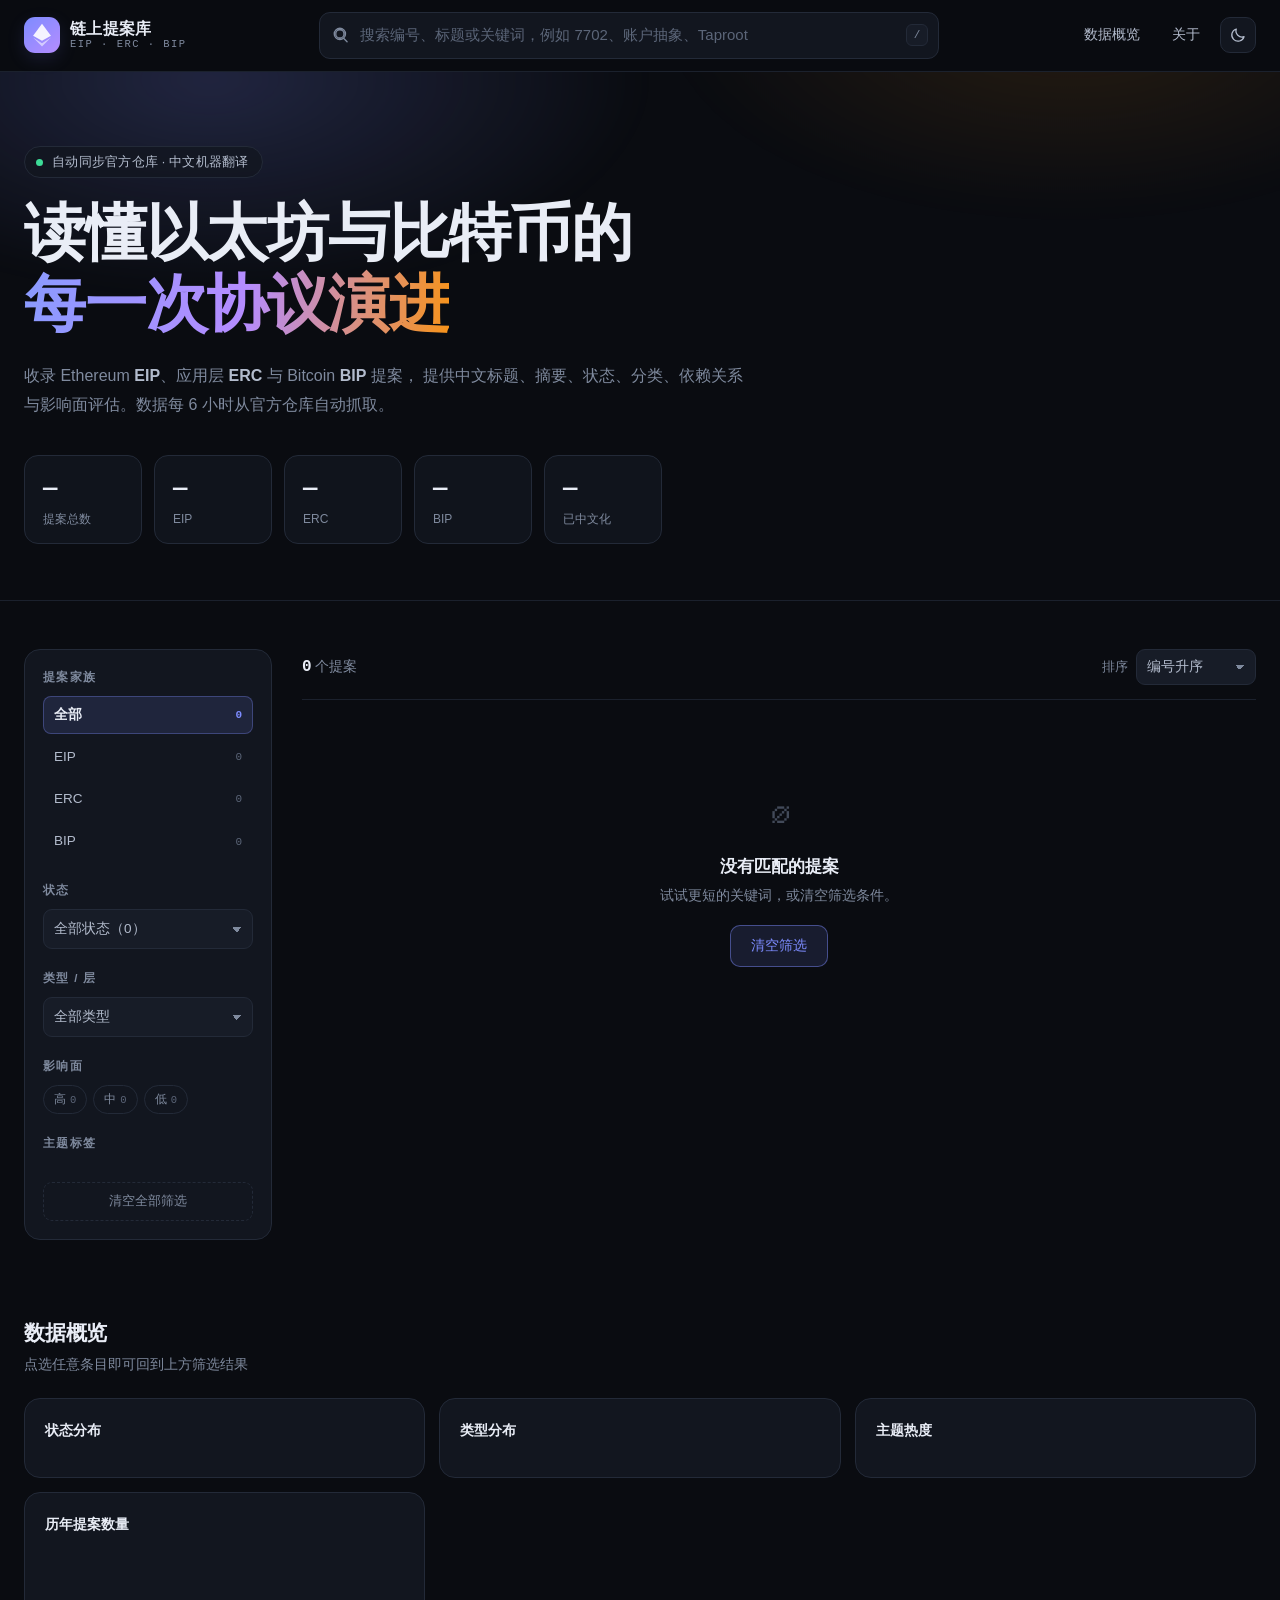
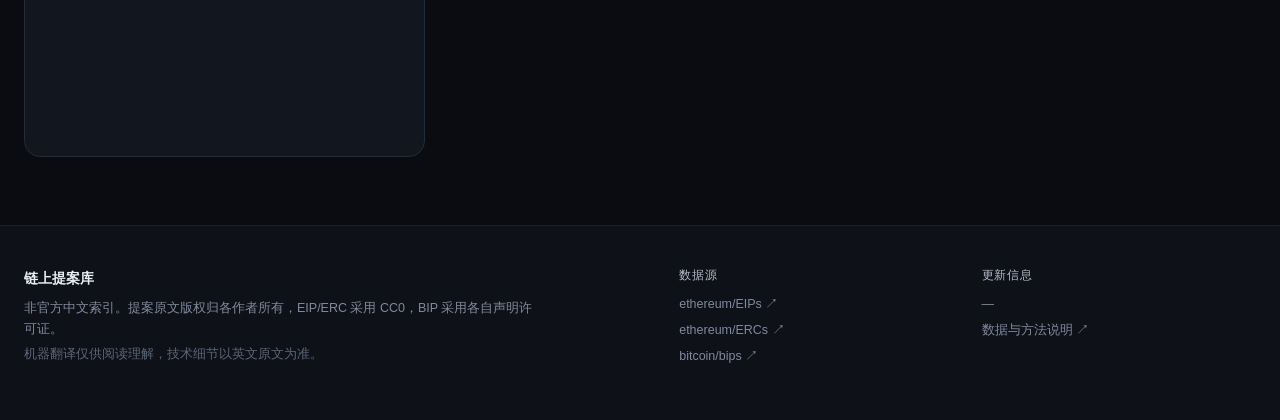
==== site/index.html @ 195a0c44 "feat: EIP/ERC/BIP 中文索引站点与自动同步流水线 - scripts: 官方仓库抓取、元数据/章节解析、中英翻译（含术语保护与缓存）、静态站点构建、产物自检 - site: 检索/筛选" ====
<!DOCTYPE html>
<html lang="zh-CN" data-theme="dark">
<head>
  <meta charset="utf-8" />
  <meta name="viewport" content="width=device-width, initial-scale=1" />
  <title>链上提案库 · EIP / ERC / BIP 中文索引</title>
  <meta name="description" content="以太坊 EIP/ERC 与比特币 BIP 提案的中文索引：提案内容、状态、分类、依赖关系与影响评估，数据自动同步自官方仓库。" />
  <link rel="icon" href="assets/favicon.svg" type="image/svg+xml" />
  <link rel="stylesheet" href="assets/style.css" />
</head>
<body>
  <a class="skip-link" href="#main">跳到主要内容</a>

  <header class="topbar">
    <div class="topbar-inner">
      <a class="brand" href="index.html" aria-label="链上提案库首页">
        <span class="brand-mark" aria-hidden="true">
          <svg viewBox="0 0 32 32" width="26" height="26"><path d="M16 2 5 17l11 6 11-6L16 2Z" fill="currentColor" opacity=".9"/><path d="M5 19.2 16 26l11-6.8L16 30 5 19.2Z" fill="currentColor" opacity=".55"/></svg>
        </span>
        <span class="brand-text">
          <strong>链上提案库</strong>
          <small>EIP · ERC · BIP</small>
        </span>
      </a>

      <div class="topbar-search">
        <svg class="search-icon" viewBox="0 0 24 24" width="18" height="18" aria-hidden="true"><path d="M10.5 18a7.5 7.5 0 1 1 0-15 7.5 7.5 0 0 1 0 15Zm0-2a5.5 5.5 0 1 0 0-11 5.5 5.5 0 0 0 0 11Zm9.6 5.1-4.3-4.3" fill="none" stroke="currentColor" stroke-width="1.8" stroke-linecap="round"/></svg>
        <input id="search" type="search" placeholder="搜索编号、标题或关键词，例如 7702、账户抽象、Taproot" autocomplete="off" spellcheck="false" aria-label="搜索提案" />
        <kbd>/</kbd>
      </div>

      <nav class="topbar-actions">
        <a class="ghost-btn" href="#overview">数据概览</a>
        <a class="ghost-btn" href="about.html">关于</a>
        <button id="themeToggle" class="icon-btn" type="button" aria-label="切换明暗主题" title="切换明暗主题">
          <svg class="icon-sun" viewBox="0 0 24 24" width="18" height="18"><circle cx="12" cy="12" r="4.2" fill="none" stroke="currentColor" stroke-width="1.7"/><path d="M12 2.5v2M12 19.5v2M2.5 12h2M19.5 12h2M5.2 5.2l1.4 1.4M17.4 17.4l1.4 1.4M18.8 5.2l-1.4 1.4M6.6 17.4l-1.4 1.4" stroke="currentColor" stroke-width="1.7" stroke-linecap="round"/></svg>
          <svg class="icon-moon" viewBox="0 0 24 24" width="18" height="18"><path d="M20 14.3A8.2 8.2 0 0 1 9.7 4a8.3 8.3 0 1 0 10.3 10.3Z" fill="none" stroke="currentColor" stroke-width="1.7" stroke-linejoin="round"/></svg>
        </button>
      </nav>
    </div>
  </header>

  <main id="main">
    <section class="hero">
      <div class="hero-glow" aria-hidden="true"></div>
      <div class="hero-inner">
        <p class="eyebrow"><span class="pulse"></span> 自动同步官方仓库 · 中文机器翻译</p>
        <h1>读懂以太坊与比特币的<br /><em>每一次协议演进</em></h1>
        <p class="hero-sub">
          收录 Ethereum <strong>EIP</strong>、应用层 <strong>ERC</strong> 与 Bitcoin <strong>BIP</strong> 提案，
          提供中文标题、摘要、状态、分类、依赖关系与影响面评估。数据每 6 小时从官方仓库自动抓取。
        </p>
        <div class="hero-stats" id="heroStats" aria-live="polite">
          <div class="stat"><span class="stat-num" data-stat="total">—</span><span class="stat-label">提案总数</span></div>
          <div class="stat"><span class="stat-num" data-stat="EIP">—</span><span class="stat-label">EIP</span></div>
          <div class="stat"><span class="stat-num" data-stat="ERC">—</span><span class="stat-label">ERC</span></div>
          <div class="stat"><span class="stat-num" data-stat="BIP">—</span><span class="stat-label">BIP</span></div>
          <div class="stat"><span class="stat-num" data-stat="translated">—</span><span class="stat-label">已中文化</span></div>
        </div>
      </div>
    </section>

    <section class="featured" id="featuredSection" hidden>
      <div class="section-head">
        <h2>里程碑提案</h2>
        <p>改变过链上世界运行方式的 12 个标准</p>
      </div>
      <div class="featured-grid" id="featuredGrid"></div>
    </section>

    <section class="explorer" id="explorer">
      <aside class="filters" aria-label="筛选条件">
        <div class="filter-block">
          <h3>提案家族</h3>
          <div class="segmented" id="familyFilter" role="group" aria-label="按提案家族筛选">
            <button class="seg active" data-family="all" type="button">全部 <span>—</span></button>
            <button class="seg" data-family="EIP" type="button">EIP <span>—</span></button>
            <button class="seg" data-family="ERC" type="button">ERC <span>—</span></button>
            <button class="seg" data-family="BIP" type="button">BIP <span>—</span></button>
          </div>
        </div>

        <div class="filter-block">
          <h3>状态</h3>
          <select id="statusFilter" aria-label="按状态筛选"><option value="">全部状态</option></select>
        </div>

        <div class="filter-block">
          <h3>类型 / 层</h3>
          <select id="typeFilter" aria-label="按类型筛选"><option value="">全部类型</option></select>
        </div>

        <div class="filter-block">
          <h3>影响面</h3>
          <div class="chip-row" id="impactFilter" role="group" aria-label="按影响面筛选">
            <button class="chip" data-impact="高" type="button">高</button>
            <button class="chip" data-impact="中" type="button">中</button>
            <button class="chip" data-impact="低" type="button">低</button>
          </div>
        </div>

        <div class="filter-block">
          <h3>主题标签</h3>
          <div class="chip-row tag-cloud" id="tagFilter"></div>
        </div>

        <button class="reset-btn" id="resetFilters" type="button">清空全部筛选</button>
      </aside>

      <div class="results">
        <div class="results-toolbar">
          <div class="results-count">
            <strong id="resultCount">—</strong> 个提案
            <span id="activeFilters" class="active-filters"></span>
          </div>
          <label class="sort-control">
            排序
            <select id="sortSelect" aria-label="排序方式">
              <option value="number-asc">编号升序</option>
              <option value="number-desc">编号降序</option>
              <option value="newest">最新创建</option>
              <option value="impact">影响面优先</option>
              <option value="refs">被引用最多</option>
            </select>
          </label>
        </div>

        <div id="cardGrid" class="card-grid" aria-live="polite"></div>
        <div id="emptyState" class="empty-state" hidden>
          <div class="empty-icon">∅</div>
          <h3>没有匹配的提案</h3>
          <p>试试更短的关键词，或清空筛选条件。</p>
          <button class="primary-btn" id="emptyReset" type="button">清空筛选</button>
        </div>
        <div class="load-more-wrap">
          <button class="primary-btn" id="loadMore" type="button" hidden>加载更多</button>
        </div>
      </div>
    </section>

    <section class="overview" id="overview">
      <div class="section-head">
        <h2>数据概览</h2>
        <p>点选任意条目即可回到上方筛选结果</p>
      </div>
      <div class="overview-grid">
        <div class="panel">
          <h3>状态分布</h3>
          <div class="bar-list" id="statusChart"></div>
        </div>
        <div class="panel">
          <h3>类型分布</h3>
          <div class="bar-list" id="typeChart"></div>
        </div>
        <div class="panel">
          <h3>主题热度</h3>
          <div class="bar-list" id="tagChart"></div>
        </div>
        <div class="panel">
          <h3>历年提案数量</h3>
          <div class="year-chart" id="yearChart"></div>
        </div>
      </div>
    </section>
  </main>

  <footer class="site-footer">
    <div class="footer-inner">
      <div>
        <strong>链上提案库</strong>
        <p>非官方中文索引。提案原文版权归各作者所有，EIP/ERC 采用 CC0，BIP 采用各自声明许可证。</p>
        <p class="muted">机器翻译仅供阅读理解，技术细节以英文原文为准。</p>
      </div>
      <div class="footer-meta">
        <p>数据源</p>
        <a href="https://github.com/ethereum/EIPs" target="_blank" rel="noopener">ethereum/EIPs ↗</a>
        <a href="https://github.com/ethereum/ERCs" target="_blank" rel="noopener">ethereum/ERCs ↗</a>
        <a href="https://github.com/bitcoin/bips" target="_blank" rel="noopener">bitcoin/bips ↗</a>
      </div>
      <div class="footer-meta">
        <p>更新信息</p>
        <span id="updatedAt">—</span>
        <a href="about.html">数据与方法说明 ↗</a>
      </div>
    </div>
  </footer>

  <script src="assets/app.js"></script>
</body>
</html>
---- site/assets/style.css ----
/* ==========================================================================
   链上提案库 — design tokens
   ========================================================================== */

:root {
  --bg: #0a0c11;
  --bg-elev: #0e1118;
  --panel: #12161f;
  --panel-2: #171c27;
  --border: #232a38;
  --border-soft: #1b212d;
  --text: #e9edf6;
  --text-dim: #b3bccd;
  --muted: #7f8a9e;
  --faint: #5b6578;
  --accent: #7d8cff;
  --accent-soft: rgba(125, 140, 255, 0.13);
  --eth: #8a9bff;
  --erc: #56d4c1;
  --btc: #f7931a;
  --green: #3ddc97;
  --amber: #f4b740;
  --red: #ff6f7d;
  --violet: #b58cff;
  --shadow: 0 20px 60px rgba(0, 0, 0, 0.45);
  --radius: 16px;
  --radius-sm: 10px;
  --mono: ui-monospace, "SF Mono", "JetBrains Mono", Menlo, Consolas, monospace;
  --sans: -apple-system, BlinkMacSystemFont, "PingFang SC", "Hiragino Sans GB",
    "Microsoft YaHei", "Noto Sans SC", "Segoe UI", Roboto, sans-serif;
  color-scheme: dark;
}

[data-theme="light"] {
  --bg: #f6f7fb;
  --bg-elev: #ffffff;
  --panel: #ffffff;
  --panel-2: #f2f4f9;
  --border: #dfe4ee;
  --border-soft: #e9edf5;
  --text: #141926;
  --text-dim: #39435a;
  --muted: #64708a;
  --faint: #8b96ab;
  --accent: #4c5fd7;
  --accent-soft: rgba(76, 95, 215, 0.09);
  --eth: #4c5fd7;
  --erc: #12907f;
  --btc: #c26a00;
  --green: #128a5b;
  --amber: #a96f00;
  --red: #c93a49;
  --violet: #7b4fd0;
  --shadow: 0 18px 50px rgba(23, 33, 64, 0.11);
  color-scheme: light;
}

* { box-sizing: border-box; }

html { scroll-behavior: smooth; }

body {
  margin: 0;
  background: var(--bg);
  color: var(--text);
  font-family: var(--sans);
  font-size: 15px;
  line-height: 1.65;
  -webkit-font-smoothing: antialiased;
  text-rendering: optimizeLegibility;
}

a { color: inherit; text-decoration: none; }
button, input, select { font: inherit; color: inherit; }
button { cursor: pointer; }
::selection { background: var(--accent); color: #fff; }

:focus-visible {
  outline: 2px solid var(--accent);
  outline-offset: 2px;
  border-radius: 6px;
}

.skip-link {
  position: absolute;
  left: 12px;
  top: -60px;
  z-index: 100;
  padding: 10px 16px;
  border-radius: 8px;
  background: var(--accent);
  color: #fff;
  transition: top 0.2s;
}
.skip-link:focus { top: 12px; }

.muted { color: var(--muted); }

/* ==========================================================================
   Top bar
   ========================================================================== */

.topbar {
  position: sticky;
  top: 0;
  z-index: 50;
  background: color-mix(in srgb, var(--bg) 82%, transparent);
  backdrop-filter: saturate(1.5) blur(16px);
  border-bottom: 1px solid var(--border-soft);
}

.topbar-inner {
  max-width: 1320px;
  margin: 0 auto;
  padding: 12px 24px;
  display: flex;
  align-items: center;
  gap: 22px;
}

.brand {
  display: flex;
  align-items: center;
  gap: 10px;
  flex: 0 0 auto;
}

.brand-mark {
  display: grid;
  place-items: center;
  width: 36px;
  height: 36px;
  border-radius: 11px;
  background: linear-gradient(140deg, var(--accent), var(--violet));
  color: #fff;
  box-shadow: 0 6px 18px var(--accent-soft);
}

.brand-text { display: flex; flex-direction: column; line-height: 1.15; }
.brand-text strong { font-size: 15.5px; letter-spacing: 0.02em; }
.brand-text small {
  font-family: var(--mono);
  font-size: 10.5px;
  letter-spacing: 0.14em;
  color: var(--muted);
}

.topbar-search {
  position: relative;
  flex: 1 1 auto;
  max-width: 620px;
  margin: 0 auto;
  display: flex;
  align-items: center;
}

.search-icon {
  position: absolute;
  left: 13px;
  color: var(--muted);
  pointer-events: none;
}

#search {
  width: 100%;
  padding: 10px 46px 10px 40px;
  border-radius: 11px;
  border: 1px solid var(--border);
  background: var(--panel);
  color: var(--text);
  transition: border-color 0.18s, box-shadow 0.18s, background 0.18s;
}
#search::placeholder { color: var(--faint); }
#search:focus {
  outline: none;
  border-color: var(--accent);
  box-shadow: 0 0 0 3px var(--accent-soft);
  background: var(--bg-elev);
}
#search::-webkit-search-cancel-button { filter: grayscale(1); opacity: 0.6; }

.topbar-search kbd {
  position: absolute;
  right: 11px;
  padding: 1px 7px;
  border: 1px solid var(--border);
  border-radius: 6px;
  background: var(--panel-2);
  color: var(--muted);
  font-family: var(--mono);
  font-size: 11px;
  pointer-events: none;
}

.topbar-actions { display: flex; align-items: center; gap: 8px; flex: 0 0 auto; }

.ghost-btn {
  padding: 7px 12px;
  border-radius: 9px;
  color: var(--text-dim);
  font-size: 13.5px;
  transition: background 0.16s, color 0.16s;
}
.ghost-btn:hover { background: var(--panel-2); color: var(--text); }

.icon-btn {
  display: grid;
  place-items: center;
  width: 36px;
  height: 36px;
  border-radius: 10px;
  border: 1px solid var(--border);
  background: var(--panel);
  color: var(--text-dim);
  transition: background 0.16s, color 0.16s;
}
.icon-btn:hover { background: var(--panel-2); color: var(--text); }
[data-theme="dark"] .icon-sun { display: none; }
[data-theme="light"] .icon-moon { display: none; }

/* ==========================================================================
   Hero
   ========================================================================== */

.hero {
  position: relative;
  overflow: hidden;
  border-bottom: 1px solid var(--border-soft);
}

.hero-glow {
  position: absolute;
  inset: -40% -10% auto -10%;
  height: 520px;
  background:
    radial-gradient(42% 60% at 22% 42%, rgba(125, 140, 255, 0.20), transparent 68%),
    radial-gradient(38% 55% at 78% 30%, rgba(247, 147, 26, 0.12), transparent 70%);
  filter: blur(12px);
  pointer-events: none;
}

.hero-inner {
  position: relative;
  max-width: 1320px;
  margin: 0 auto;
  padding: 74px 24px 56px;
}

.eyebrow {
  display: inline-flex;
  align-items: center;
  gap: 9px;
  margin: 0 0 20px;
  padding: 5px 13px 5px 11px;
  border: 1px solid var(--border);
  border-radius: 999px;
  background: color-mix(in srgb, var(--panel) 70%, transparent);
  color: var(--text-dim);
  font-size: 12.5px;
  letter-spacing: 0.02em;
}

.pulse {
  width: 7px;
  height: 7px;
  border-radius: 50%;
  background: var(--green);
  box-shadow: 0 0 0 0 rgba(61, 220, 151, 0.55);
  animation: pulse 2.4s infinite;
}
@keyframes pulse {
  70% { box-shadow: 0 0 0 9px rgba(61, 220, 151, 0); }
  100% { box-shadow: 0 0 0 0 rgba(61, 220, 151, 0); }
}

.hero h1 {
  margin: 0;
  font-size: clamp(34px, 5.2vw, 62px);
  line-height: 1.14;
  letter-spacing: -0.02em;
  font-weight: 700;
}
.hero h1 em {
  font-style: normal;
  background: linear-gradient(96deg, var(--eth), var(--violet) 52%, var(--btc));
  -webkit-background-clip: text;
  background-clip: text;
  color: transparent;
}

.hero-sub {
  max-width: 720px;
  margin: 22px 0 0;
  color: var(--muted);
  font-size: 16px;
  line-height: 1.8;
}
.hero-sub strong { color: var(--text-dim); font-weight: 600; }

.hero-stats {
  display: flex;
  flex-wrap: wrap;
  gap: 12px;
  margin-top: 36px;
}

.stat {
  min-width: 118px;
  padding: 13px 18px;
  border: 1px solid var(--border);
  border-radius: 14px;
  background: color-mix(in srgb, var(--panel) 78%, transparent);
}
.stat-num {
  display: block;
  font-family: var(--mono);
  font-size: 24px;
  font-weight: 600;
  letter-spacing: -0.02em;
  font-variant-numeric: tabular-nums;
}
.stat-label { display: block; margin-top: 1px; color: var(--muted); font-size: 12px; }

/* ==========================================================================
   Sections
   ========================================================================== */

.featured, .overview { max-width: 1320px; margin: 0 auto; padding: 52px 24px 8px; }

.section-head { margin-bottom: 22px; }
.section-head h2 {
  margin: 0;
  font-size: 21px;
  letter-spacing: -0.01em;
}
.section-head p { margin: 4px 0 0; color: var(--muted); font-size: 13.5px; }

.featured-grid {
  display: grid;
  grid-template-columns: repeat(auto-fill, minmax(300px, 1fr));
  gap: 14px;
}

.feature-card {
  position: relative;
  display: flex;
  flex-direction: column;
  gap: 9px;
  padding: 18px;
  border: 1px solid var(--border);
  border-radius: 14px;
  background:
    linear-gradient(160deg, color-mix(in srgb, var(--panel) 92%, transparent), var(--panel));
  overflow: hidden;
  transition: transform 0.18s, border-color 0.18s, box-shadow 0.18s;
}
.feature-card::before {
  content: "";
  position: absolute;
  inset: 0 auto 0 0;
  width: 3px;
  background: var(--family-color, var(--accent));
  opacity: 0.85;
}
.feature-card:hover {
  transform: translateY(-2px);
  border-color: color-mix(in srgb, var(--family-color, var(--accent)) 45%, var(--border));
  box-shadow: var(--shadow);
}
.feature-card .fc-top { display: flex; align-items: center; justify-content: space-between; gap: 8px; }
.feature-card h3 { margin: 0; font-size: 15.5px; line-height: 1.45; }
.feature-card p { margin: 0; color: var(--muted); font-size: 13px; line-height: 1.65; }
.feature-card .fc-why {
  margin-top: auto;
  padding-top: 10px;
  border-top: 1px dashed var(--border-soft);
  color: var(--text-dim);
  font-size: 12.5px;
}

/* ==========================================================================
   Explorer layout
   ========================================================================== */

.explorer {
  max-width: 1320px;
  margin: 0 auto;
  padding: 48px 24px 24px;
  display: grid;
  grid-template-columns: 248px minmax(0, 1fr);
  gap: 30px;
  align-items: start;
  scroll-margin-top: 80px;
}

.filters {
  position: sticky;
  top: 78px;
  padding: 18px;
  border: 1px solid var(--border);
  border-radius: var(--radius);
  background: var(--panel);
  max-height: calc(100vh - 100px);
  overflow: auto;
  scrollbar-width: thin;
}

.filter-block { margin-bottom: 20px; }
.filter-block h3 {
  margin: 0 0 9px;
  color: var(--muted);
  font-size: 11.5px;
  font-weight: 600;
  letter-spacing: 0.12em;
  text-transform: uppercase;
}

.segmented { display: grid; gap: 4px; }
.seg {
  display: flex;
  align-items: center;
  justify-content: space-between;
  padding: 7px 10px;
  border: 1px solid transparent;
  border-radius: 8px;
  background: transparent;
  color: var(--text-dim);
  font-size: 13.5px;
  text-align: left;
  transition: background 0.15s, color 0.15s;
}
.seg span { font-family: var(--mono); font-size: 11px; color: var(--faint); }
.seg:hover { background: var(--panel-2); color: var(--text); }
.seg.active {
  background: var(--accent-soft);
  border-color: color-mix(in srgb, var(--accent) 32%, transparent);
  color: var(--text);
  font-weight: 600;
}
.seg.active span { color: var(--accent); }

select {
  width: 100%;
  padding: 8px 10px;
  border: 1px solid var(--border);
  border-radius: 9px;
  background: var(--panel-2);
  color: var(--text-dim);
  font-size: 13.5px;
  appearance: none;
  background-image: linear-gradient(45deg, transparent 50%, var(--muted) 50%),
    linear-gradient(135deg, var(--muted) 50%, transparent 50%);
  background-position: calc(100% - 15px) 52%, calc(100% - 10px) 52%;
  background-size: 5px 5px, 5px 5px;
  background-repeat: no-repeat;
  cursor: pointer;
}
select:focus { outline: none; border-color: var(--accent); box-shadow: 0 0 0 2px var(--accent-soft); }

.chip-row { display: flex; flex-wrap: wrap; gap: 6px; }

.chip {
  padding: 4px 10px;
  border: 1px solid var(--border);
  border-radius: 999px;
  background: transparent;
  color: var(--muted);
  font-size: 12px;
  line-height: 1.5;
  transition: all 0.14s;
}
.chip:hover { border-color: var(--accent); color: var(--text-dim); }
.chip.active {
  background: var(--accent-soft);
  border-color: color-mix(in srgb, var(--accent) 45%, transparent);
  color: var(--accent);
}
.chip .n { margin-left: 4px; color: var(--faint); font-family: var(--mono); font-size: 10.5px; }
.chip.active .n { color: inherit; }

.tag-cloud { max-height: 226px; overflow: auto; padding-right: 2px; scrollbar-width: thin; }

.reset-btn {
  width: 100%;
  padding: 8px;
  border: 1px dashed var(--border);
  border-radius: 9px;
  background: transparent;
  color: var(--muted);
  font-size: 12.5px;
  transition: all 0.16s;
}
.reset-btn:hover { border-color: var(--red); color: var(--red); }

/* ==========================================================================
   Results
   ========================================================================== */

.results { min-width: 0; }

.results-toolbar {
  display: flex;
  align-items: center;
  justify-content: space-between;
  gap: 14px;
  flex-wrap: wrap;
  padding-bottom: 14px;
  margin-bottom: 16px;
  border-bottom: 1px solid var(--border-soft);
}

.results-count { color: var(--muted); font-size: 13.5px; }
.results-count strong {
  color: var(--text);
  font-family: var(--mono);
  font-size: 16px;
  font-variant-numeric: tabular-nums;
}

.active-filters { margin-left: 8px; color: var(--faint); font-size: 12.5px; }

.sort-control { display: flex; align-items: center; gap: 8px; color: var(--muted); font-size: 12.5px; }
.sort-control select { width: auto; min-width: 120px; padding: 6px 32px 6px 10px; }

.card-grid {
  display: grid;
  grid-template-columns: repeat(auto-fill, minmax(318px, 1fr));
  gap: 14px;
}

.card {
  position: relative;
  display: flex;
  flex-direction: column;
  gap: 10px;
  padding: 17px 18px 15px;
  border: 1px solid var(--border);
  border-radius: 14px;
  background: var(--panel);
  transition: transform 0.16s, border-color 0.16s, box-shadow 0.16s, background 0.16s;
  overflow: hidden;
}
.card::after {
  content: "";
  position: absolute;
  inset: 0 0 auto 0;
  height: 2px;
  background: linear-gradient(90deg, var(--family-color, var(--accent)), transparent 70%);
  opacity: 0;
  transition: opacity 0.16s;
}
.card:hover {
  transform: translateY(-2px);
  background: var(--panel-2);
  border-color: color-mix(in srgb, var(--family-color, var(--accent)) 38%, var(--border));
  box-shadow: var(--shadow);
}
.card:hover::after { opacity: 0.9; }

.card-top { display: flex; align-items: center; justify-content: space-between; gap: 10px; }

.id-badge {
  font-family: var(--mono);
  font-size: 12px;
  font-weight: 600;
  letter-spacing: 0.03em;
  color: var(--family-color, var(--accent));
  padding: 2px 8px;
  border: 1px solid color-mix(in srgb, var(--family-color, var(--accent)) 30%, transparent);
  border-radius: 7px;
  background: color-mix(in srgb, var(--family-color, var(--accent)) 9%, transparent);
}
.id-badge.plain {
  color: var(--muted);
  border-color: var(--border);
  background: transparent;
}

.status-pill {
  display: inline-flex;
  align-items: center;
  gap: 5px;
  padding: 2px 8px;
  border-radius: 999px;
  font-size: 11.5px;
  line-height: 1.6;
  white-space: nowrap;
  border: 1px solid transparent;
}
.status-pill::before {
  content: "";
  width: 5px;
  height: 5px;
  border-radius: 50%;
  background: currentColor;
}
.st-final, .st-deployed, .st-complete, .st-living { color: var(--green); background: color-mix(in srgb, var(--green) 10%, transparent); border-color: color-mix(in srgb, var(--green) 26%, transparent); }
.st-draft, .st-review, .st-proposed { color: var(--eth); background: color-mix(in srgb, var(--eth) 11%, transparent); border-color: color-mix(in srgb, var(--eth) 26%, transparent); }
.st-lastcall { color: var(--amber); background: color-mix(in srgb, var(--amber) 10%, transparent); border-color: color-mix(in srgb, var(--amber) 26%, transparent); }
.st-stagnant, .st-closed, .st-obsolete { color: var(--muted); background: color-mix(in srgb, var(--muted) 10%, transparent); border-color: var(--border); }
.st-withdrawn, .st-rejected { color: var(--red); background: color-mix(in srgb, var(--red) 10%, transparent); border-color: color-mix(in srgb, var(--red) 26%, transparent); }

.card h3 {
  margin: 0;
  font-size: 15px;
  line-height: 1.5;
  font-weight: 600;
  letter-spacing: -0.005em;
}
.card .en-title {
  margin: -4px 0 0;
  color: var(--faint);
  font-size: 12px;
  line-height: 1.5;
  display: -webkit-box;
  -webkit-line-clamp: 1;
  -webkit-box-orient: vertical;
  overflow: hidden;
}
.card .desc {
  margin: 0;
  color: var(--muted);
  font-size: 13px;
  line-height: 1.7;
  display: -webkit-box;
  -webkit-line-clamp: 3;
  -webkit-box-orient: vertical;
  overflow: hidden;
}

.card-tags { display: flex; flex-wrap: wrap; gap: 5px; }
.tag {
  padding: 1px 7px;
  border-radius: 5px;
  background: var(--panel-2);
  border: 1px solid var(--border-soft);
  color: var(--faint);
  font-size: 11px;
  line-height: 1.7;
}
.card:hover .tag { color: var(--muted); }

.card-foot {
  display: flex;
  align-items: center;
  justify-content: space-between;
  gap: 10px;
  padding-top: 10px;
  margin-top: auto;
  border-top: 1px solid var(--border-soft);
  color: var(--faint);
  font-size: 11.5px;
}
.foot-left { display: flex; align-items: center; gap: 10px; flex-wrap: wrap; }
.impact {
  display: inline-flex;
  align-items: center;
  gap: 5px;
  font-weight: 500;
}
.impact .dot { width: 6px; height: 6px; border-radius: 50%; }
.impact-高 { color: var(--red); }
.impact-高 .dot { background: var(--red); }
.impact-中 { color: var(--amber); }
.impact-中 .dot { background: var(--amber); }
.impact-低 { color: var(--muted); }
.impact-低 .dot { background: var(--muted); }
.refs { font-family: var(--mono); }
.year { font-family: var(--mono); }

.load-more-wrap { display: flex; justify-content: center; padding: 28px 0 8px; }

.primary-btn {
  padding: 9px 20px;
  border: 1px solid color-mix(in srgb, var(--accent) 45%, transparent);
  border-radius: 10px;
  background: var(--accent-soft);
  color: var(--accent);
  font-size: 13.5px;
  font-weight: 500;
  transition: all 0.16s;
}
.primary-btn:hover { background: var(--accent); color: #fff; }

.empty-state { padding: 66px 20px; text-align: center; }
.empty-icon {
  font-family: var(--mono);
  font-size: 38px;
  color: var(--faint);
  opacity: 0.7;
}
.empty-state h3 { margin: 8px 0 4px; font-size: 17px; }
.empty-state p { margin: 0 0 18px; color: var(--muted); font-size: 13.5px; }

/* ==========================================================================
   Overview charts
   ========================================================================== */

.overview-grid {
  display: grid;
  grid-template-columns: repeat(auto-fit, minmax(300px, 1fr));
  gap: 14px;
}

.panel {
  padding: 20px;
  border: 1px solid var(--border);
  border-radius: var(--radius);
  background: var(--panel);
}
.panel h3 { margin: 0 0 14px; font-size: 14px; font-weight: 600; }

.bar-list { display: flex; flex-direction: column; gap: 8px; }

.bar-row {
  display: grid;
  grid-template-columns: 92px minmax(0, 1fr) 42px;
  align-items: center;
  gap: 10px;
  padding: 3px 5px;
  margin: 0 -5px;
  border: 0;
  border-radius: 6px;
  background: transparent;
  text-align: left;
  font-size: 12.5px;
  color: var(--text-dim);
  transition: background 0.14s;
}
.bar-row:hover { background: var(--panel-2); }
.bar-name { overflow: hidden; text-overflow: ellipsis; white-space: nowrap; }
.bar-track {
  height: 7px;
  border-radius: 999px;
  background: var(--border-soft);
  overflow: hidden;
}
.bar-fill {
  display: block;
  height: 100%;
  border-radius: 999px;
  background: linear-gradient(90deg, var(--accent), var(--violet));
  opacity: 0.95;
  transition: width 0.5s ease;
}
.bar-value { text-align: right; font-family: var(--mono); font-size: 11.5px; color: var(--muted); }

.year-chart {
  display: flex;
  align-items: flex-end;
  gap: 3px;
  height: 160px;
  padding-top: 8px;
}
.year-bar {
  flex: 1 1 0;
  min-width: 2px;
  border: 0;
  padding: 0;
  background: transparent;
  display: flex;
  flex-direction: column;
  justify-content: flex-end;
  height: 100%;
  position: relative;
}
.year-bar i {
  display: block;
  width: 100%;
  border-radius: 3px 3px 0 0;
  background: linear-gradient(180deg, var(--accent), color-mix(in srgb, var(--accent) 45%, transparent));
  opacity: 0.9;
  transition: opacity 0.15s;
}
.year-bar:hover i { opacity: 1; }
.year-bar span {
  position: absolute;
  bottom: -18px;
  left: 50%;
  transform: translateX(-50%) rotate(-45deg);
  transform-origin: center;
  font-family: var(--mono);
  font-size: 9px;
  color: var(--faint);
  opacity: 0;
  pointer-events: none;
}
.year-chart { margin-bottom: 26px; }
.year-chart .year-bar:nth-child(3n + 1) span { opacity: 1; }

/* ==========================================================================
   Footer
   ========================================================================== */

.site-footer {
  margin-top: 60px;
  border-top: 1px solid var(--border-soft);
  background: var(--bg-elev);
}
.footer-inner {
  max-width: 1320px;
  margin: 0 auto;
  padding: 40px 24px 54px;
  display: grid;
  grid-template-columns: minmax(0, 1.6fr) repeat(2, minmax(150px, 0.7fr));
  gap: 28px;
}
.footer-inner strong { font-size: 14px; }
.footer-inner p { margin: 8px 0 0; color: var(--muted); font-size: 12.5px; max-width: 520px; }
.footer-inner p.muted { color: var(--faint); margin-top: 4px; }
.footer-meta { display: flex; flex-direction: column; gap: 5px; }
.footer-meta p {
  margin: 0 0 4px;
  color: var(--text-dim);
  font-size: 12px;
  letter-spacing: 0.06em;
  text-transform: uppercase;
}
.footer-meta a, .footer-meta span { color: var(--muted); font-size: 12.5px; }
.footer-meta a:hover { color: var(--accent); }

/* ==========================================================================
   Detail page
   ========================================================================== */

.detail-wrap {
  max-width: 1180px;
  margin: 0 auto;
  padding: 40px 24px 20px;
  display: grid;
  grid-template-columns: minmax(0, 1fr) 300px;
  gap: 36px;
  align-items: start;
}

.breadcrumb {
  display: flex;
  align-items: center;
  gap: 7px;
  margin-bottom: 18px;
  color: var(--muted);
  font-size: 12.5px;
}
.breadcrumb a:hover { color: var(--accent); }
.breadcrumb .sep { color: var(--faint); }

.detail-head { margin-bottom: 26px; }
.detail-head .id-badge { font-size: 13px; padding: 3px 10px; }
.detail-title-en {
  margin: 14px 0 0;
  color: var(--muted);
  font-size: 15px;
  line-height: 1.55;
  font-weight: 400;
}
.detail-title {
  margin: 12px 0 0;
  font-size: clamp(26px, 3.6vw, 38px);
  line-height: 1.28;
  letter-spacing: -0.02em;
}

.detail-badges { display: flex; flex-wrap: wrap; gap: 7px; margin-top: 16px; }

.meta-badge {
  padding: 3px 10px;
  border: 1px solid var(--border);
  border-radius: 7px;
  background: var(--panel);
  color: var(--muted);
  font-size: 12px;
}
.meta-badge b { color: var(--text-dim); font-weight: 500; }

.impact-callout {
  position: relative;
  margin: 26px 0 30px;
  padding: 18px 20px 18px 22px;
  border: 1px solid var(--border);
  border-radius: 13px;
  background: var(--panel);
  overflow: hidden;
}
.impact-callout::before {
  content: "";
  position: absolute;
  inset: 0 auto 0 0;
  width: 3px;
  background: var(--impact-color, var(--accent));
}
.impact-callout .ic-head {
  display: flex;
  align-items: center;
  gap: 8px;
  margin-bottom: 6px;
  font-size: 12.5px;
  color: var(--muted);
  letter-spacing: 0.04em;
}
.impact-callout .ic-level {
  font-weight: 600;
  color: var(--impact-color, var(--accent));
}
.impact-callout p { margin: 0; color: var(--text-dim); font-size: 13.5px; line-height: 1.8; }

.section-jump {
  display: flex;
  flex-wrap: wrap;
  gap: 6px;
  margin: 0 0 22px;
  padding-bottom: 18px;
  border-bottom: 1px solid var(--border-soft);
}
.section-jump a {
  padding: 4px 11px;
  border: 1px solid var(--border);
  border-radius: 999px;
  color: var(--muted);
  font-size: 12px;
  transition: all 0.15s;
}
.section-jump a:hover { border-color: var(--accent); color: var(--accent); }

.doc-section {
  margin-bottom: 30px;
  scroll-margin-top: 84px;
}
.doc-section-head {
  display: flex;
  align-items: center;
  justify-content: space-between;
  gap: 12px;
  margin-bottom: 10px;
}
.doc-section h2 {
  margin: 0;
  font-size: 18px;
  letter-spacing: -0.01em;
}
.doc-section h2 small {
  margin-left: 7px;
  color: var(--faint);
  font-size: 11.5px;
  font-weight: 400;
  letter-spacing: 0.04em;
  font-family: var(--mono);
}

.lang-toggle {
  display: inline-flex;
  border: 1px solid var(--border);
  border-radius: 8px;
  overflow: hidden;
}
.lang-toggle button {
  padding: 3px 10px;
  border: 0;
  background: transparent;
  color: var(--muted);
  font-size: 11.5px;
}
.lang-toggle button.active { background: var(--accent-soft); color: var(--accent); }

.doc-body {
  color: var(--text-dim);
  font-size: 14.5px;
  line-height: 1.9;
  white-space: pre-wrap;
  overflow-wrap: anywhere;
}
.doc-body.is-en {
  color: var(--muted);
  font-size: 13.5px;
  line-height: 1.8;
  font-family: var(--mono);
}
.doc-body.is-empty { color: var(--faint); font-style: italic; }
.doc-body.is-en, .doc-body.is-zh { white-space: pre-wrap; }

.detail-aside { position: sticky; top: 84px; display: grid; gap: 14px; }

.aside-card {
  padding: 18px;
  border: 1px solid var(--border);
  border-radius: 14px;
  background: var(--panel);
}
.aside-card h3 {
  margin: 0 0 12px;
  color: var(--muted);
  font-size: 11.5px;
  font-weight: 600;
  letter-spacing: 0.12em;
  text-transform: uppercase;
}
.kv { display: grid; grid-template-columns: 74px minmax(0, 1fr); gap: 6px 10px; font-size: 12.5px; }
.kv dt { color: var(--faint); }
.kv dd { margin: 0; color: var(--text-dim); overflow-wrap: anywhere; }
.kv dd a { color: var(--accent); }
.people { display: flex; flex-direction: column; gap: 5px; color: var(--text-dim); font-size: 12.5px; }

.src-link {
  display: flex;
  align-items: center;
  justify-content: space-between;
  gap: 10px;
  padding: 10px 12px;
  border: 1px solid var(--border);
  border-radius: 9px;
  background: var(--panel-2);
  color: var(--text-dim);
  font-size: 12.5px;
  transition: all 0.15s;
}
.src-link:hover { border-color: var(--accent); color: var(--accent); }

.requires-list { display: flex; flex-wrap: wrap; gap: 6px; }
.requires-list a {
  padding: 2px 8px;
  border: 1px solid var(--border);
  border-radius: 6px;
  font-family: var(--mono);
  font-size: 11.5px;
  color: var(--muted);
  transition: all 0.14s;
}
.requires-list a:hover { border-color: var(--accent); color: var(--accent); }

.related-grid {
  display: grid;
  grid-template-columns: repeat(auto-fill, minmax(230px, 1fr));
  gap: 9px;
  margin-top: 8px;
}
.related-item {
  padding: 11px 12px;
  border: 1px solid var(--border);
  border-radius: 10px;
  background: var(--panel);
  transition: all 0.15s;
}
.related-item:hover { border-color: var(--accent); transform: translateY(-1px); }
.related-item .ri-id { font-family: var(--mono); font-size: 10.5px; color: var(--faint); }
.related-item .ri-title { margin-top: 2px; font-size: 12.5px; line-height: 1.5; color: var(--text-dim); }

.notice {
  margin: 18px 0 26px;
  padding: 11px 14px;
  border: 1px solid color-mix(in srgb, var(--amber) 26%, var(--border));
  border-radius: 10px;
  background: color-mix(in srgb, var(--amber) 7%, transparent);
  color: var(--muted);
  font-size: 12.5px;
}

.detail-loading { padding: 90px 20px; text-align: center; color: var(--muted); }

/* ==========================================================================
   About page
   ========================================================================== */

.about-wrap { max-width: 860px; margin: 0 auto; padding: 56px 24px 20px; }
.about-wrap h1 { margin: 0 0 10px; font-size: clamp(28px, 4vw, 40px); letter-spacing: -0.02em; }
.about-wrap .lede { margin: 0 0 34px; color: var(--muted); font-size: 15.5px; line-height: 1.8; }
.about-wrap h2 { margin: 34px 0 10px; font-size: 19px; }
.about-wrap p, .about-wrap li { color: var(--text-dim); font-size: 14px; line-height: 1.85; }
.about-wrap ul { padding-left: 20px; }
.about-wrap code {
  padding: 1px 6px;
  border-radius: 5px;
  background: var(--panel-2);
  border: 1px solid var(--border);
  font-family: var(--mono);
  font-size: 12.5px;
}
.about-cta { display: flex; gap: 10px; flex-wrap: wrap; margin-top: 30px; }

/* ==========================================================================
   Responsive
   ========================================================================== */

@media (max-width: 1080px) {
  .detail-wrap { grid-template-columns: minmax(0, 1fr); }
  .detail-aside { position: static; grid-template-columns: repeat(auto-fit, minmax(240px, 1fr)); }
}

@media (max-width: 900px) {
  .explorer { grid-template-columns: minmax(0, 1fr); gap: 20px; }
  .filters {
    position: static;
    max-height: none;
    display: grid;
    grid-template-columns: repeat(auto-fit, minmax(190px, 1fr));
    gap: 4px 18px;
    align-items: start;
  }
  .filter-block { margin-bottom: 12px; }
  .filter-block:nth-child(5) { grid-column: 1 / -1; }
  .tag-cloud { max-height: 120px; }
  .reset-btn { align-self: end; }
  .footer-inner { grid-template-columns: 1fr 1fr; }
  .footer-inner > div:first-child { grid-column: 1 / -1; }
}

@media (max-width: 720px) {
  .topbar-inner { flex-wrap: wrap; gap: 10px; padding: 10px 16px; }
  .brand-text small { display: none; }
  .topbar-search { order: 3; flex-basis: 100%; max-width: none; }
  .topbar-actions { margin-left: auto; }
  .ghost-btn { display: none; }
  .hero-inner { padding: 48px 16px 40px; }
  .hero-sub { font-size: 14.5px; }
  .stat { flex: 1 1 100px; min-width: 0; padding: 10px 13px; }
  .stat-num { font-size: 20px; }
  .featured, .overview, .explorer { padding-left: 16px; padding-right: 16px; }
  .card-grid { grid-template-columns: 1fr; }
  .detail-wrap { padding: 26px 16px 10px; }
  .footer-inner { padding: 32px 16px 44px; grid-template-columns: 1fr; }
  .results-toolbar { align-items: flex-start; }
  .section-jump { overflow-x: auto; flex-wrap: nowrap; padding-bottom: 14px; }
  .section-jump a { flex: 0 0 auto; }
}

@media (prefers-reduced-motion: reduce) {
  html { scroll-behavior: auto; }
  *, *::before, *::after { animation-duration: 0.001ms !important; transition-duration: 0.001ms !important; }
}
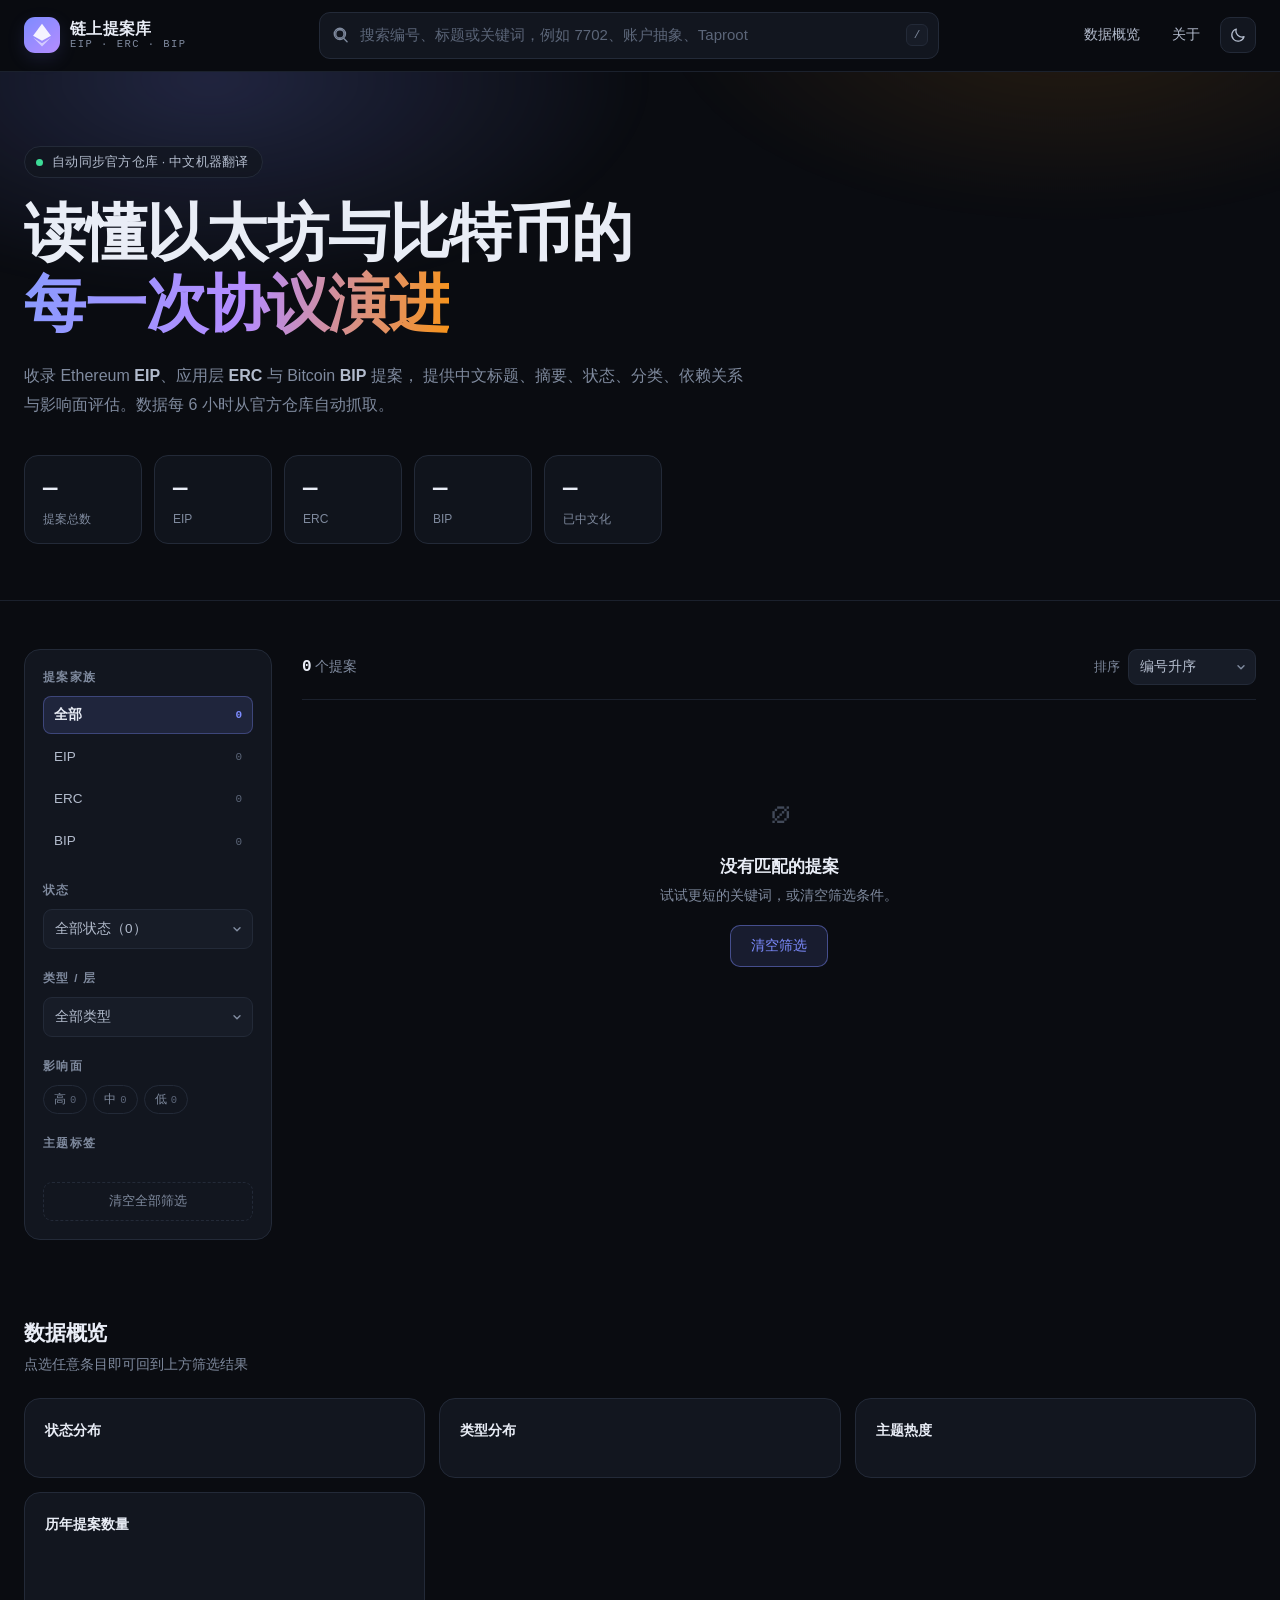
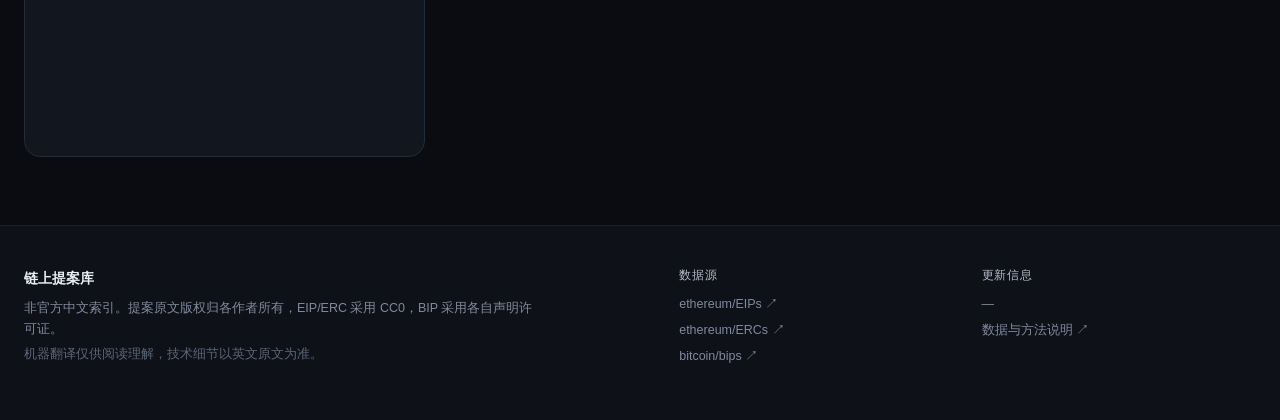
==== commit 5d36ce2f: "feat(site): 全部交互控件改为自绘组件 - 新增 assets/ui.js：ARIA combobox/listbox 下拉框（方向键/Home/End/Enter/Esc/首字母跳转、贴底" ====
--- a/site/index.html
+++ b/site/index.html
@@ -5,6 +5,16 @@
   <meta name="viewport" content="width=device-width, initial-scale=1" />
   <title>链上提案库 · EIP / ERC / BIP 中文索引</title>
   <meta name="description" content="以太坊 EIP/ERC 与比特币 BIP 提案的中文索引：提案内容、状态、分类、依赖关系与影响评估，数据自动同步自官方仓库。" />
+  <link rel="canonical" href="https://proposal.timeminer.cc/" />
+  <meta property="og:type" content="website" />
+  <meta property="og:site_name" content="链上提案库" />
+  <meta property="og:title" content="链上提案库 · EIP / ERC / BIP 中文索引" />
+  <meta property="og:description" content="1443 个以太坊与比特币提案的中文索引：状态、分类、依赖关系与影响面评估，每 6 小时自动同步官方仓库。" />
+  <meta property="og:url" content="https://proposal.timeminer.cc/" />
+  <meta property="og:locale" content="zh_CN" />
+  <meta name="twitter:card" content="summary" />
+  <meta name="theme-color" content="#0a0c11" media="(prefers-color-scheme: dark)" />
+  <meta name="theme-color" content="#f6f7fb" media="(prefers-color-scheme: light)" />
   <link rel="icon" href="assets/favicon.svg" type="image/svg+xml" />
   <link rel="stylesheet" href="assets/style.css" />
 </head>
@@ -25,14 +35,14 @@
 
       <div class="topbar-search">
         <svg class="search-icon" viewBox="0 0 24 24" width="18" height="18" aria-hidden="true"><path d="M10.5 18a7.5 7.5 0 1 1 0-15 7.5 7.5 0 0 1 0 15Zm0-2a5.5 5.5 0 1 0 0-11 5.5 5.5 0 0 0 0 11Zm9.6 5.1-4.3-4.3" fill="none" stroke="currentColor" stroke-width="1.8" stroke-linecap="round"/></svg>
-        <input id="search" type="search" placeholder="搜索编号、标题或关键词，例如 7702、账户抽象、Taproot" autocomplete="off" spellcheck="false" aria-label="搜索提案" />
+        <input id="search" type="text" role="searchbox" placeholder="搜索编号、标题或关键词，例如 7702、账户抽象、Taproot" autocomplete="off" spellcheck="false" aria-label="搜索提案" />
         <kbd>/</kbd>
       </div>
 
       <nav class="topbar-actions">
         <a class="ghost-btn" href="#overview">数据概览</a>
         <a class="ghost-btn" href="about.html">关于</a>
-        <button id="themeToggle" class="icon-btn" type="button" aria-label="切换明暗主题" title="切换明暗主题">
+        <button id="themeToggle" class="icon-btn" type="button" aria-label="切换明暗主题" data-tip="切换明暗主题">
           <svg class="icon-sun" viewBox="0 0 24 24" width="18" height="18"><circle cx="12" cy="12" r="4.2" fill="none" stroke="currentColor" stroke-width="1.7"/><path d="M12 2.5v2M12 19.5v2M2.5 12h2M19.5 12h2M5.2 5.2l1.4 1.4M17.4 17.4l1.4 1.4M18.8 5.2l-1.4 1.4M6.6 17.4l-1.4 1.4" stroke="currentColor" stroke-width="1.7" stroke-linecap="round"/></svg>
           <svg class="icon-moon" viewBox="0 0 24 24" width="18" height="18"><path d="M20 14.3A8.2 8.2 0 0 1 9.7 4a8.3 8.3 0 1 0 10.3 10.3Z" fill="none" stroke="currentColor" stroke-width="1.7" stroke-linejoin="round"/></svg>
         </button>
@@ -82,12 +92,20 @@
 
         <div class="filter-block">
           <h3>状态</h3>
-          <select id="statusFilter" aria-label="按状态筛选"><option value="">全部状态</option></select>
+          <div class="select" id="statusSelect">
+            <button class="select-trigger" type="button">
+              <span class="select-value">全部状态</span>
+            </button>
+          </div>
         </div>
 
         <div class="filter-block">
           <h3>类型 / 层</h3>
-          <select id="typeFilter" aria-label="按类型筛选"><option value="">全部类型</option></select>
+          <div class="select" id="typeSelect">
+            <button class="select-trigger" type="button">
+              <span class="select-value">全部类型</span>
+            </button>
+          </div>
         </div>
 
         <div class="filter-block">
@@ -113,16 +131,14 @@
             <strong id="resultCount">—</strong> 个提案
             <span id="activeFilters" class="active-filters"></span>
           </div>
-          <label class="sort-control">
-            排序
-            <select id="sortSelect" aria-label="排序方式">
-              <option value="number-asc">编号升序</option>
-              <option value="number-desc">编号降序</option>
-              <option value="newest">最新创建</option>
-              <option value="impact">影响面优先</option>
-              <option value="refs">被引用最多</option>
-            </select>
-          </label>
+          <div class="sort-control">
+            <span class="sort-label">排序</span>
+            <div class="select" id="sortSelect">
+              <button class="select-trigger" type="button">
+                <span class="select-value">编号升序</span>
+              </button>
+            </div>
+          </div>
         </div>
 
         <div id="cardGrid" class="card-grid" aria-live="polite"></div>
@@ -185,6 +201,7 @@
     </div>
   </footer>
 
+  <script src="assets/ui.js"></script>
   <script src="assets/app.js"></script>
 </body>
 </html>
--- a/site/assets/style.css
+++ b/site/assets/style.css
@@ -57,6 +57,45 @@
 
 * { box-sizing: border-box; }
 
+/* Themed scrollbars instead of the OS default */
+* {
+  scrollbar-width: thin;
+  scrollbar-color: var(--border) transparent;
+}
+::-webkit-scrollbar { width: 10px; height: 10px; }
+::-webkit-scrollbar-track { background: transparent; }
+::-webkit-scrollbar-thumb {
+  background: var(--border);
+  border: 2px solid transparent;
+  border-radius: 999px;
+  background-clip: content-box;
+}
+::-webkit-scrollbar-thumb:hover {
+  background: var(--muted);
+  background-clip: content-box;
+}
+::-webkit-scrollbar-corner { background: transparent; }
+
+/* Custom tooltip (replacements for native `title` bubbles) */
+.ui-tip {
+  position: fixed;
+  z-index: 400;
+  max-width: 260px;
+  padding: 5px 9px;
+  border: 1px solid var(--border);
+  border-radius: 7px;
+  background: var(--panel-2);
+  color: var(--text-dim);
+  font-size: 11.5px;
+  line-height: 1.5;
+  box-shadow: var(--shadow);
+  opacity: 0;
+  transform: translateY(2px);
+  pointer-events: none;
+  transition: opacity 0.12s, transform 0.12s;
+}
+.ui-tip.is-visible { opacity: 1; transform: translateY(0); }
+
 html { scroll-behavior: smooth; }
 
 body {
@@ -163,7 +202,7 @@
 
 #search {
   width: 100%;
-  padding: 10px 46px 10px 40px;
+  padding: 10px 40px 10px 40px;
   border-radius: 11px;
   border: 1px solid var(--border);
   background: var(--panel);
@@ -177,7 +216,29 @@
   box-shadow: 0 0 0 3px var(--accent-soft);
   background: var(--bg-elev);
 }
-#search::-webkit-search-cancel-button { filter: grayscale(1); opacity: 0.6; }
+
+.search-clear {
+  position: absolute;
+  right: 9px;
+  display: grid;
+  place-items: center;
+  width: 22px;
+  height: 22px;
+  padding: 0;
+  border: 0;
+  border-radius: 50%;
+  background: var(--panel-2);
+  border: 1px solid var(--border);
+  color: var(--muted);
+  transition: background 0.15s, color 0.15s, border-color 0.15s;
+}
+.search-clear:hover {
+  background: var(--accent-soft);
+  border-color: color-mix(in srgb, var(--accent) 45%, transparent);
+  color: var(--accent);
+}
+.search-clear[hidden] { display: none; }
+.topbar-search.has-value kbd { display: none; }
 
 .topbar-search kbd {
   position: absolute;
@@ -439,23 +500,103 @@
 }
 .seg.active span { color: var(--accent); }
 
-select {
+/* --------------------------------------------------------------------------
+   Custom select (listbox) — replaces the native <select> popup
+   -------------------------------------------------------------------------- */
+
+.select { position: relative; }
+
+.select-trigger {
+  display: flex;
+  align-items: center;
+  justify-content: space-between;
+  gap: 10px;
   width: 100%;
-  padding: 8px 10px;
+  padding: 8px 10px 8px 11px;
   border: 1px solid var(--border);
   border-radius: 9px;
   background: var(--panel-2);
   color: var(--text-dim);
   font-size: 13.5px;
-  appearance: none;
-  background-image: linear-gradient(45deg, transparent 50%, var(--muted) 50%),
-    linear-gradient(135deg, var(--muted) 50%, transparent 50%);
-  background-position: calc(100% - 15px) 52%, calc(100% - 10px) 52%;
-  background-size: 5px 5px, 5px 5px;
-  background-repeat: no-repeat;
+  text-align: left;
+  transition: border-color 0.16s, box-shadow 0.16s, background 0.16s;
+}
+.select-trigger:hover { border-color: color-mix(in srgb, var(--accent) 40%, var(--border)); }
+.select-trigger:focus-visible {
+  outline: none;
+  border-color: var(--accent);
+  box-shadow: 0 0 0 2px var(--accent-soft);
+}
+.select.is-open .select-trigger {
+  border-color: var(--accent);
+  box-shadow: 0 0 0 2px var(--accent-soft);
+  background: var(--bg-elev);
+}
+.select-value {
+  overflow: hidden;
+  text-overflow: ellipsis;
+  white-space: nowrap;
+}
+.select-caret {
+  flex: 0 0 auto;
+  color: var(--muted);
+  transition: transform 0.18s, color 0.18s;
+}
+.select.is-open .select-caret {
+  transform: rotate(180deg);
+  color: var(--accent);
+}
+
+.select-menu {
+  position: fixed;
+  z-index: 300;
+  max-height: min(320px, calc(100vh - 24px));
+  padding: 5px;
+  overflow-y: auto;
+  border: 1px solid var(--border);
+  border-radius: 11px;
+  background: var(--bg-elev);
+  box-shadow: 0 22px 48px rgba(0, 0, 0, 0.42), 0 2px 8px rgba(0, 0, 0, 0.24);
+  animation: selectIn 0.13s ease-out;
+}
+.select-menu[hidden] { display: none; }
+@keyframes selectIn {
+  from { opacity: 0; transform: translateY(-4px); }
+  to { opacity: 1; transform: translateY(0); }
+}
+.select-menu.opens-up { animation-name: selectInUp; }
+@keyframes selectInUp {
+  from { opacity: 0; transform: translateY(4px); }
+  to { opacity: 1; transform: translateY(0); }
+}
+
+.select-option {
+  display: flex;
+  align-items: center;
+  justify-content: space-between;
+  gap: 10px;
+  padding: 7px 9px;
+  border-radius: 7px;
+  color: var(--text-dim);
+  font-size: 13px;
+  line-height: 1.5;
   cursor: pointer;
-}
-select:focus { outline: none; border-color: var(--accent); box-shadow: 0 0 0 2px var(--accent-soft); }
+  user-select: none;
+  transition: background 0.12s, color 0.12s;
+}
+.select-option-label {
+  overflow: hidden;
+  text-overflow: ellipsis;
+  white-space: nowrap;
+}
+.select-option.is-active { background: var(--panel-2); color: var(--text); }
+.select-option.is-selected { color: var(--accent); font-weight: 500; }
+.select-check {
+  flex: 0 0 auto;
+  color: var(--accent);
+  opacity: 0;
+}
+.select-option.is-selected .select-check { opacity: 1; }
 
 .chip-row { display: flex; flex-wrap: wrap; gap: 6px; }
 
@@ -520,7 +661,8 @@
 .active-filters { margin-left: 8px; color: var(--faint); font-size: 12.5px; }
 
 .sort-control { display: flex; align-items: center; gap: 8px; color: var(--muted); font-size: 12.5px; }
-.sort-control select { width: auto; min-width: 120px; padding: 6px 32px 6px 10px; }
+.sort-control .select { min-width: 128px; }
+.sort-control .select-trigger { padding: 6px 9px 6px 11px; }
 
 .card-grid {
   display: grid;
@@ -1015,7 +1157,7 @@
 .src-link:hover { border-color: var(--accent); color: var(--accent); }
 
 .requires-list { display: flex; flex-wrap: wrap; gap: 6px; }
-.requires-list a {
+.requires-item {
   padding: 2px 8px;
   border: 1px solid var(--border);
   border-radius: 6px;
@@ -1024,7 +1166,7 @@
   color: var(--muted);
   transition: all 0.14s;
 }
-.requires-list a:hover { border-color: var(--accent); color: var(--accent); }
+.requires-item:hover { border-color: var(--accent); color: var(--accent); }
 
 .related-grid {
   display: grid;
